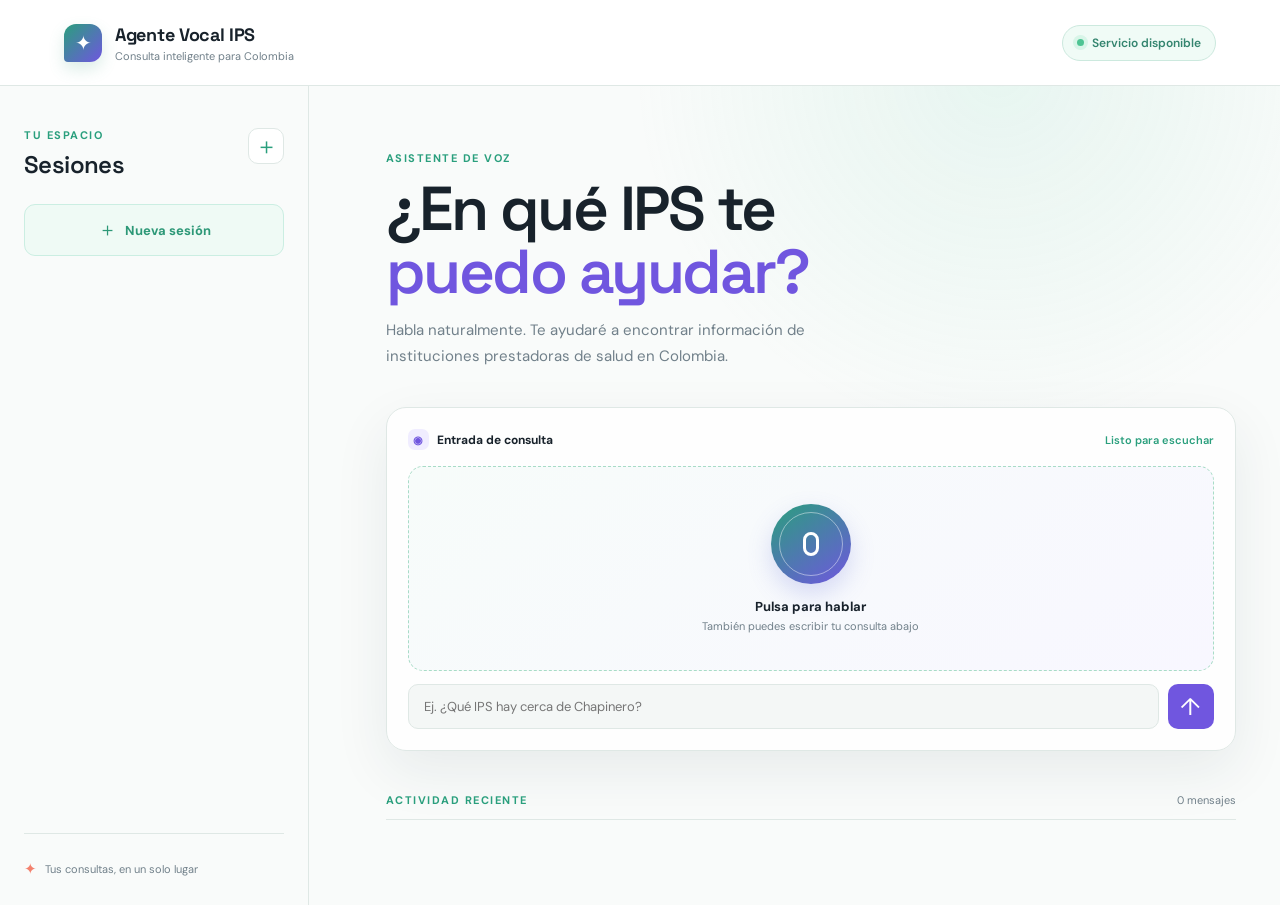
==== public/index.html @ 9614d958 "voz-integrada" ====
<!doctype html>
<html lang="es">
<head>
  <meta charset="utf-8">
  <meta name="viewport" content="width=device-width, initial-scale=1">
  <meta name="description" content="Agente vocal para consultar información de IPS en Colombia">
  <title>Agente Vocal IPS</title>
  <link rel="preconnect" href="https://fonts.googleapis.com">
  <link rel="preconnect" href="https://fonts.gstatic.com" crossorigin>
  <link href="https://fonts.googleapis.com/css2?family=DM+Sans:wght@400;500;600;700&family=Space+Grotesk:wght@500;600;700&display=swap" rel="stylesheet">
  <link rel="stylesheet" href="styles.css">
</head>
<body>
  <div class="app-shell">
    <header class="topbar">
      <a class="brand" href="#main-content" aria-label="Ir al inicio">
        <span class="brand-mark" aria-hidden="true">✦</span>
        <span>
          <strong>Agente Vocal IPS</strong>
          <small>Consulta inteligente para Colombia</small>
        </span>
      </a>
      <div class="status-pill"><span class="status-dot"></span> Servicio disponible</div>
    </header>

    <div class="workspace">
      <aside class="sessions-panel" aria-label="Sesiones">
        <div class="panel-heading">
          <div>
            <span class="eyebrow">Tu espacio</span>
            <h2>Sesiones</h2>
          </div>
          <button class="icon-button" id="new-session" title="Nueva sesión" aria-label="Nueva sesión">＋</button>
        </div>
        <button class="new-session-button" id="new-session-secondary"><span>＋</span> Nueva sesión</button>
        <div class="session-list" id="session-list" aria-live="polite"></div>
        <div class="sessions-footer"><span class="footer-spark">✦</span> Tus consultas, en un solo lugar</div>
      </aside>

      <main class="main-content" id="main-content">
        <section class="welcome-block">
          <span class="eyebrow">Asistente de voz</span>
          <h1>¿En qué IPS te<br><em>puedo ayudar?</em></h1>
          <p>Habla naturalmente. Te ayudaré a encontrar información de instituciones prestadoras de salud en Colombia.</p>
        </section>

        <section class="voice-card" aria-label="Entrada de voz">
          <div class="voice-card-top">
            <span class="input-label"><span class="mic-mini">◉</span> Entrada de consulta</span>
            <span class="recording-state" id="recording-state">Listo para escuchar</span>
          </div>
          <div class="voice-stage" id="voice-stage">
            <div class="waveform" id="waveform" aria-hidden="true"><i></i><i></i><i></i><i></i><i></i><i></i><i></i><i></i><i></i><i></i><i></i></div>
            <button class="mic-button" id="mic-button" title="Comenzar a grabar" aria-label="Comenzar a grabar"><span>●</span></button>
            <p id="voice-prompt">Pulsa para hablar</p>
            <small>También puedes escribir tu consulta abajo</small>
          </div>
          <form class="text-input-row" id="query-form">
            <input id="query-input" type="text" autocomplete="off" placeholder="Ej. ¿Qué IPS hay cerca de Chapinero?" aria-label="Escribe tu consulta">
            <button class="send-button" type="submit" title="Enviar consulta" aria-label="Enviar consulta">↑</button>
          </form>
        </section>

        <section class="conversation-section">
          <div class="section-heading"><span class="eyebrow">Actividad reciente</span><span id="message-count">0 mensajes</span></div>
          <div class="conversation" id="conversation" aria-live="polite"></div>
        </section>
      </main>
    </div>
  </div>
  <script type="module" src="app.js"></script>
</body>
</html>
---- public/styles.css ----
:root {
  --ink: #18222b;
  --muted: #71808a;
  --soft: #f4f7f6;
  --line: #dfe8e5;
  --mint: #77d4b3;
  --mint-deep: #2a9f7d;
  --violet: #7056df;
  --coral: #f3816d;
  --white: #ffffff;
  --shadow: 0 20px 55px rgba(30, 55, 60, .08);
}

* { box-sizing: border-box; }
html { scroll-behavior: smooth; }
body { margin: 0; color: var(--ink); background: #f9fbfa; font-family: "DM Sans", sans-serif; }
button, input { font: inherit; }
button { cursor: pointer; }
.app-shell { min-height: 100vh; background: radial-gradient(circle at 78% 8%, rgba(119, 212, 179, .14), transparent 28%), #f9fbfa; }
.topbar { min-height: 86px; display: flex; align-items: center; justify-content: space-between; padding: 18px clamp(24px, 5vw, 72px); background: var(--white); border-bottom: 1px solid var(--line); }
.brand { display: flex; align-items: center; gap: 13px; color: inherit; text-decoration: none; }
.brand-mark { display: grid; place-items: center; width: 38px; height: 38px; border-radius: 12px 12px 12px 4px; color: white; background: linear-gradient(135deg, var(--mint-deep), var(--violet)); font-size: 20px; box-shadow: 0 7px 16px rgba(74, 164, 137, .2); }
.brand strong { display: block; font: 700 18px "Space Grotesk", sans-serif; letter-spacing: -.3px; }
.brand small { display: block; margin-top: 3px; color: var(--muted); font-size: 11px; }
.status-pill { display: flex; align-items: center; gap: 8px; padding: 9px 14px; border: 1px solid #cce9de; border-radius: 99px; color: #34856f; background: #f0fbf6; font-size: 12px; font-weight: 600; }
.status-dot { width: 7px; height: 7px; border-radius: 50%; background: #4ec493; box-shadow: 0 0 0 4px #d8f5e8; }
.workspace { display: grid; grid-template-columns: 285px minmax(0, 850px); gap: clamp(32px, 6vw, 92px); width: min(1250px, calc(100% - 48px)); margin: 0 auto; }
.sessions-panel { display: flex; flex-direction: column; min-height: calc(100vh - 86px); padding: 42px 24px 26px 0; border-right: 1px solid var(--line); }
.panel-heading { display: flex; align-items: flex-start; justify-content: space-between; margin-bottom: 24px; }
.eyebrow { display: block; color: var(--mint-deep); font-size: 11px; font-weight: 700; letter-spacing: 1.5px; text-transform: uppercase; }
h2 { margin: 7px 0 0; font: 600 24px "Space Grotesk", sans-serif; letter-spacing: -.6px; }
.icon-button { width: 36px; height: 36px; border: 1px solid var(--line); border-radius: 10px; color: var(--mint-deep); background: white; font-size: 23px; line-height: 1; transition: .2s ease; }
.icon-button:hover, .new-session-button:hover { border-color: var(--mint); transform: translateY(-1px); box-shadow: 0 7px 15px rgba(59, 143, 117, .12); }
.new-session-button { display: flex; align-items: center; justify-content: center; gap: 8px; width: 100%; padding: 12px; border: 1px solid #cbeee2; border-radius: 11px; color: #2d9877; background: #effaf5; font-weight: 700; font-size: 13px; transition: .2s ease; }
.new-session-button span { font-size: 19px; font-weight: 400; }
.session-list { display: grid; gap: 8px; margin-top: 26px; }
.session-item { width: 100%; padding: 13px 14px; border: 1px solid transparent; border-radius: 12px; color: var(--muted); background: transparent; text-align: left; transition: .2s ease; }
.session-item:hover { background: #f1f7f4; color: var(--ink); }
.session-item.active { border-color: #caeade; color: var(--ink); background: #eef9f4; }
.session-item strong { display: block; overflow: hidden; color: inherit; font-size: 13px; font-weight: 700; text-overflow: ellipsis; white-space: nowrap; }
.session-item span { display: block; margin-top: 5px; font-size: 11px; }
.sessions-footer { display: flex; align-items: center; gap: 8px; margin-top: auto; padding-top: 25px; border-top: 1px solid var(--line); color: var(--muted); font-size: 11px; }
.footer-spark { color: var(--coral); font-size: 15px; }
.main-content { width: 100%; padding: 65px 0 70px; }
.welcome-block { max-width: 550px; }
h1 { margin: 12px 0 15px; font: 600 clamp(38px, 5vw, 62px)/1.02 "Space Grotesk", sans-serif; letter-spacing: -2.5px; }
h1 em { color: var(--violet); font-style: normal; }
.welcome-block p { max-width: 480px; margin: 0; color: var(--muted); font-size: 15px; line-height: 1.7; }
.voice-card { margin-top: 38px; padding: 21px; border: 1px solid var(--line); border-radius: 20px; background: rgba(255, 255, 255, .86); box-shadow: var(--shadow); }
.voice-card-top, .section-heading { display: flex; align-items: center; justify-content: space-between; }
.input-label { color: var(--ink); font-size: 12px; font-weight: 700; }
.mic-mini { display: inline-grid; place-items: center; width: 21px; height: 21px; margin-right: 5px; border-radius: 7px; color: var(--violet); background: #f0edff; font-size: 11px; }
.recording-state { color: var(--mint-deep); font-size: 11px; font-weight: 600; }
.voice-stage { display: flex; flex-direction: column; align-items: center; justify-content: center; min-height: 205px; margin-top: 16px; border: 1px dashed #a8dcc7; border-radius: 15px; background: linear-gradient(145deg, #f7fcfa, #f8f7ff); text-align: center; }
.mic-button { position: relative; display: grid; place-items: center; width: 80px; height: 80px; border: 0; border-radius: 50%; color: white; background: linear-gradient(145deg, var(--mint-deep), var(--violet)); box-shadow: 0 10px 24px rgba(93, 103, 213, .22); transition: .2s ease; }
.mic-button::before { content: ""; position: absolute; inset: 8px; border: 1px solid rgba(255,255,255,.45); border-radius: 50%; }
.mic-button span { width: 16px; height: 24px; border: 3px solid white; border-radius: 10px; color: transparent; }
.mic-button:hover { transform: scale(1.04); }
.mic-button.recording { background: linear-gradient(145deg, #eb6e62, #ca3f6b); animation: pulse 1.5s infinite; }
.voice-stage p { margin: 14px 0 4px; color: var(--ink); font-size: 13px; font-weight: 700; }
.voice-stage small { color: var(--muted); font-size: 11px; }
.waveform { display: none; align-items: center; gap: 4px; height: 22px; margin-bottom: 8px; }
.waveform i { display: block; width: 3px; height: 9px; border-radius: 3px; background: var(--violet); animation: wave .8s ease-in-out infinite alternate; }
.waveform i:nth-child(2n) { animation-delay: -.3s; height: 16px; background: var(--mint-deep); }
.waveform i:nth-child(3n) { animation-delay: -.6s; height: 11px; }
.voice-stage.is-recording .waveform { display: flex; }
.voice-stage.is-recording .mic-button { margin-top: -2px; }
.text-input-row { display: flex; gap: 9px; margin-top: 13px; }
.text-input-row input { min-width: 0; flex: 1; padding: 13px 15px; border: 1px solid var(--line); border-radius: 10px; outline: none; color: var(--ink); background: var(--soft); font-size: 13px; }
.text-input-row input:focus { border-color: var(--mint-deep); box-shadow: 0 0 0 3px rgba(119, 212, 179, .15); }
.send-button { width: 46px; border: 0; border-radius: 10px; color: white; background: var(--violet); font-size: 24px; transition: .2s ease; }
.send-button:hover { background: #5c43cd; transform: translateY(-1px); }
.conversation-section { margin-top: 42px; }
.section-heading { padding-bottom: 12px; border-bottom: 1px solid var(--line); }
.section-heading > span:last-child { color: var(--muted); font-size: 11px; }
.conversation { display: grid; gap: 11px; margin-top: 15px; }
.empty-state { padding: 25px; border: 1px dashed var(--line); border-radius: 12px; color: var(--muted); text-align: center; font-size: 13px; }
.message { padding: 14px 16px; border-radius: 12px; font-size: 13px; line-height: 1.55; }
.message.user { margin-left: 12%; color: #33404a; background: #eef6f3; border: 1px solid #d7ebe4; }
.message.assistant { margin-right: 12%; color: #51469a; background: #f3f1ff; border: 1px solid #e5e0ff; }
.message-meta { display: block; margin-bottom: 5px; color: var(--muted); font-size: 10px; font-weight: 700; letter-spacing: .6px; text-transform: uppercase; }
@keyframes pulse { 50% { box-shadow: 0 0 0 10px rgba(235, 110, 98, .12), 0 10px 24px rgba(202, 63, 107, .2); } }
@keyframes wave { to { transform: scaleY(1.9); } }
@media (max-width: 850px) { .workspace { grid-template-columns: 1fr; width: min(680px, calc(100% - 32px)); } .sessions-panel { min-height: auto; padding: 24px 0 0; border-right: 0; } .session-list { display: flex; overflow-x: auto; margin-top: 17px; padding-bottom: 3px; } .session-item { min-width: 180px; } .sessions-footer { display: none; } .main-content { padding-top: 42px; } }
@media (max-width: 520px) { .topbar { padding: 16px; } .status-pill { padding: 7px 9px; font-size: 0; } .status-dot { margin: 0; } h1 { font-size: 42px; } .voice-card { padding: 14px; } .message.user, .message.assistant { margin-left: 0; margin-right: 0; } }
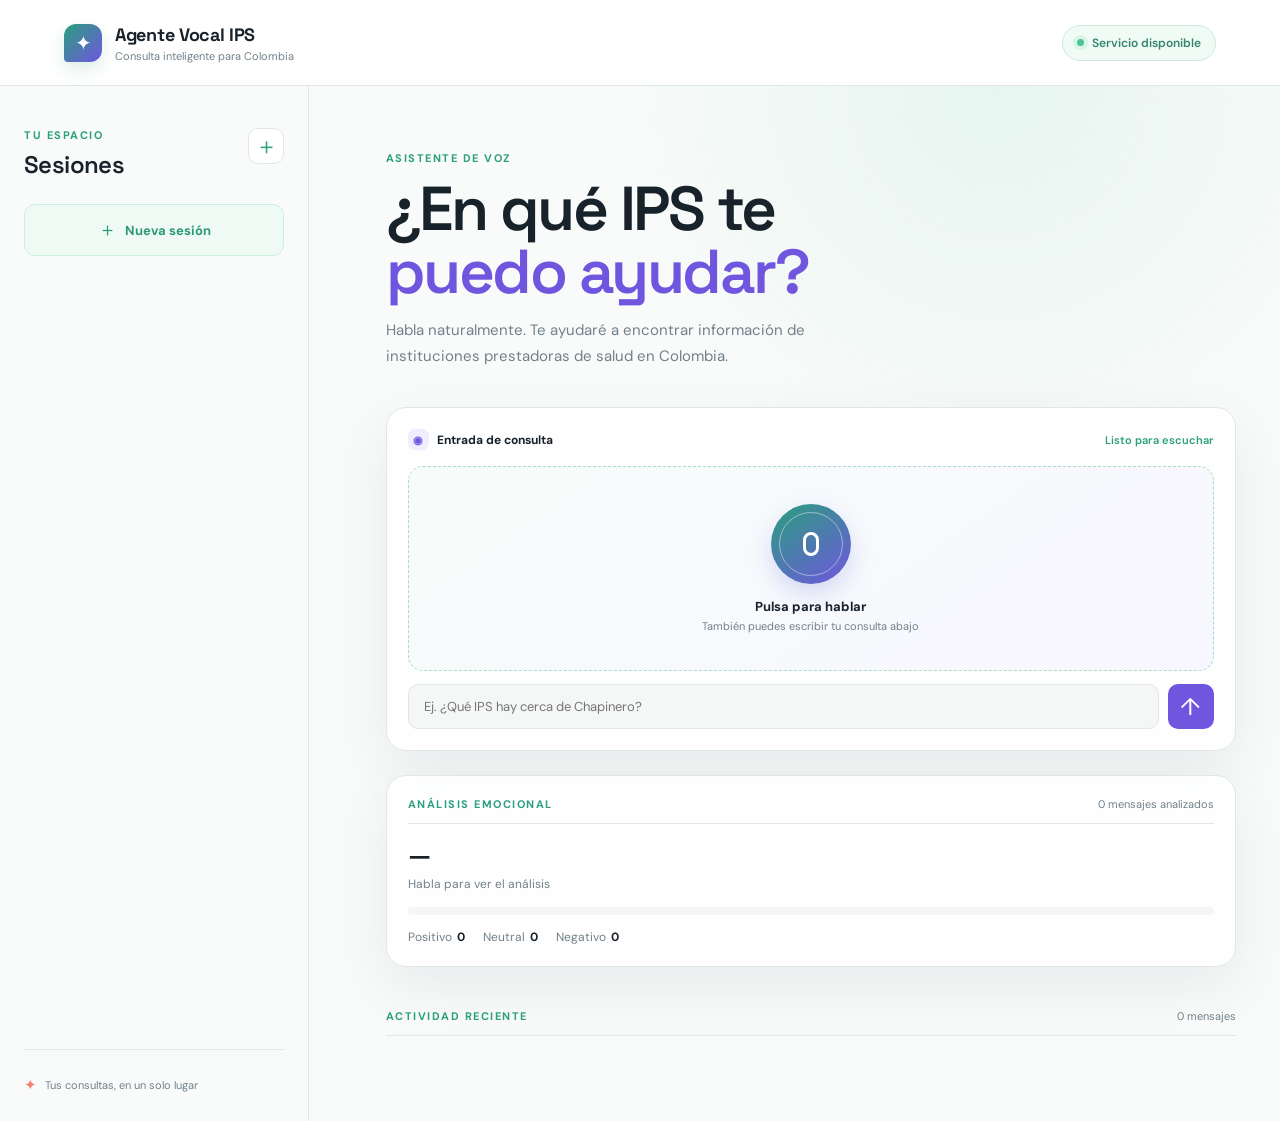
==== commit 3b02e8ba: "conexion_api" ====
--- a/public/index.html
+++ b/public/index.html
@@ -61,6 +61,22 @@
           </form>
         </section>
 
+        <section class="mood-card" aria-label="Análisis emocional">
+          <div class="section-heading"><span class="eyebrow">Análisis emocional</span><span id="mood-summary">0 mensajes analizados</span></div>
+          <div class="mood-body">
+            <div class="mood-main">
+              <strong id="mood-emotion">—</strong>
+              <span id="mood-sentiment">Habla para ver el análisis</span>
+            </div>
+            <div class="mood-bar"><div id="mood-bar-fill"></div></div>
+            <div class="mood-counts">
+              <span>Positivo<b id="count-positive">0</b></span>
+              <span>Neutral<b id="count-neutral">0</b></span>
+              <span>Negativo<b id="count-negative">0</b></span>
+            </div>
+          </div>
+        </section>
+
         <section class="conversation-section">
           <div class="section-heading"><span class="eyebrow">Actividad reciente</span><span id="message-count">0 mensajes</span></div>
           <div class="conversation" id="conversation" aria-live="polite"></div>
--- a/public/styles.css
+++ b/public/styles.css
@@ -82,4 +82,17 @@
 @keyframes pulse { 50% { box-shadow: 0 0 0 10px rgba(235, 110, 98, .12), 0 10px 24px rgba(202, 63, 107, .2); } }
 @keyframes wave { to { transform: scaleY(1.9); } }
 @media (max-width: 850px) { .workspace { grid-template-columns: 1fr; width: min(680px, calc(100% - 32px)); } .sessions-panel { min-height: auto; padding: 24px 0 0; border-right: 0; } .session-list { display: flex; overflow-x: auto; margin-top: 17px; padding-bottom: 3px; } .session-item { min-width: 180px; } .sessions-footer { display: none; } .main-content { padding-top: 42px; } }
-@media (max-width: 520px) { .topbar { padding: 16px; } .status-pill { padding: 7px 9px; font-size: 0; } .status-dot { margin: 0; } h1 { font-size: 42px; } .voice-card { padding: 14px; } .message.user, .message.assistant { margin-left: 0; margin-right: 0; } }+@media (max-width: 520px) { .topbar { padding: 16px; } .status-pill { padding: 7px 9px; font-size: 0; } .status-dot { margin: 0; } h1 { font-size: 42px; } .voice-card { padding: 14px; } .message.user, .message.assistant { margin-left: 0; margin-right: 0; } }
+.mood-card { margin-top: 24px; padding: 21px; border: 1px solid var(--line); border-radius: 20px; background: rgba(255, 255, 255, .86); box-shadow: var(--shadow); }
+.mood-body { display: grid; gap: 14px; margin-top: 14px; }
+.mood-main strong { display: block; font: 600 26px "Space Grotesk", sans-serif; letter-spacing: -.5px; text-transform: capitalize; }
+.mood-main span { color: var(--muted); font-size: 12px; }
+.mood-bar { height: 8px; overflow: hidden; border-radius: 99px; background: var(--soft); }
+.mood-bar div { width: 0; height: 100%; border-radius: 99px; background: var(--muted); transition: width .4s ease, background .4s ease; }
+.mood-bar div.positivo { background: var(--mint-deep); }
+.mood-bar div.negativo { background: var(--coral); }
+.mood-counts { display: flex; gap: 18px; color: var(--muted); font-size: 12px; }
+.mood-counts b { margin-left: 5px; color: var(--ink); }
+.message-mood { display: inline-block; margin-left: 8px; padding: 2px 8px; border-radius: 99px; background: var(--soft); font-size: 10px; letter-spacing: 0; text-transform: none; }
+.message-mood.positivo { color: #2a7d63; background: #e6f7f0; }
+.message-mood.negativo { color: #b9523f; background: #fdeeea; }
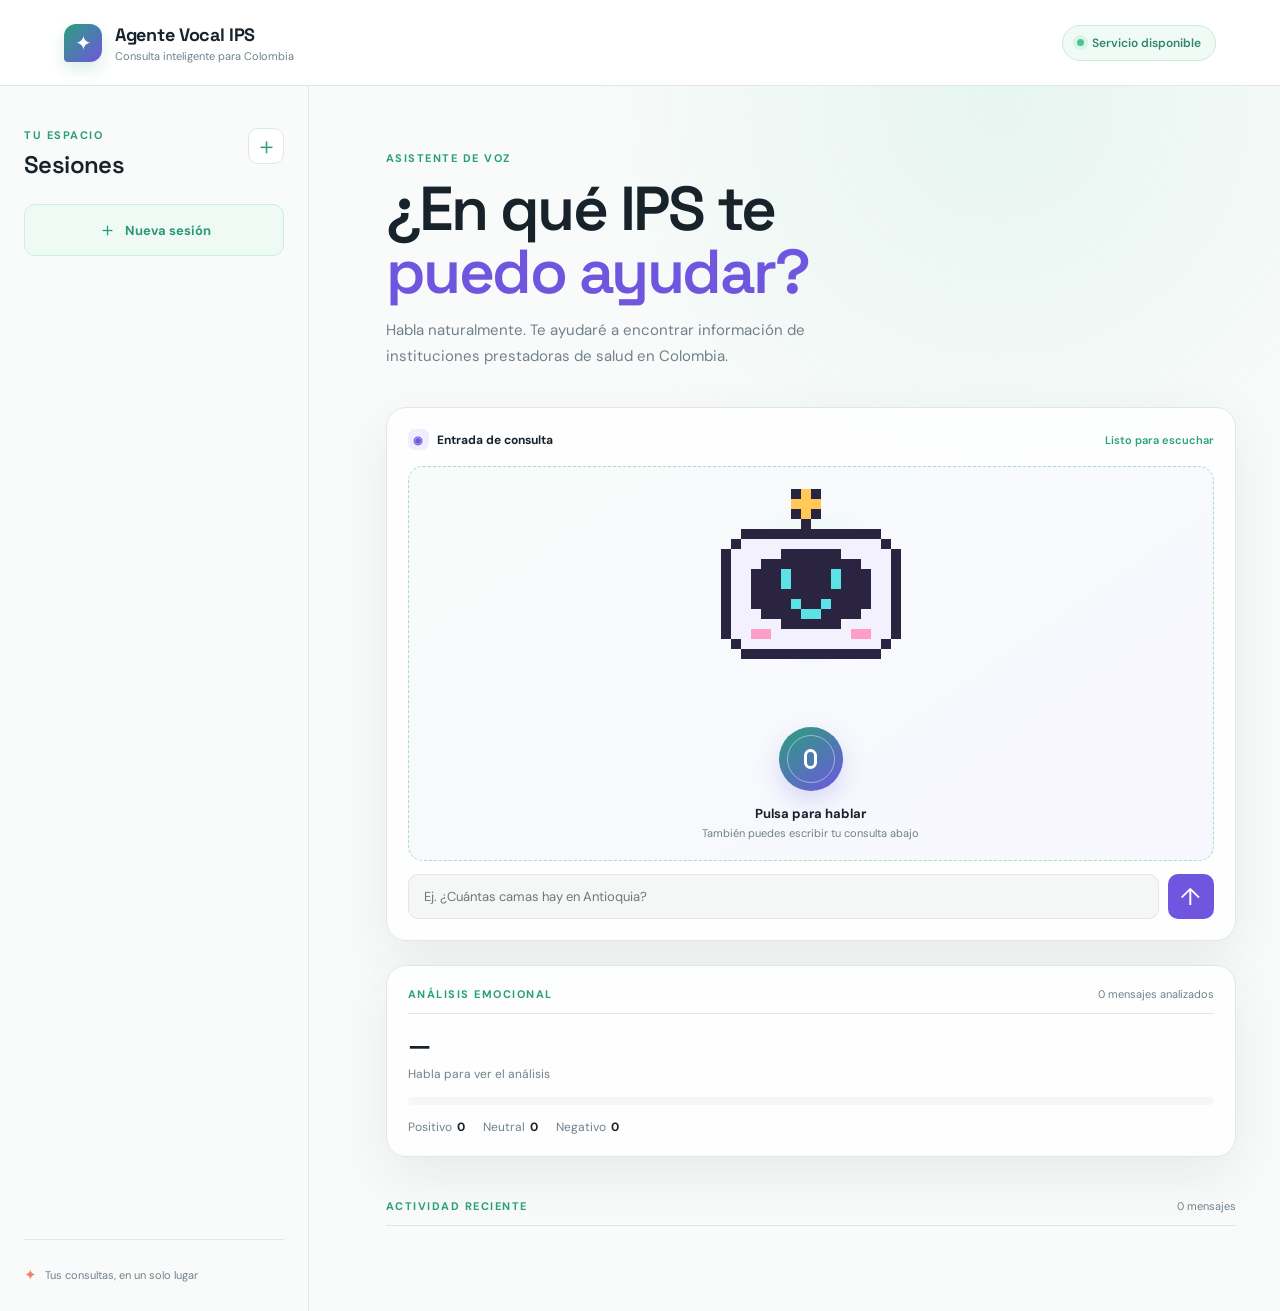
==== commit 1694e432: "Lumi_one" ====
--- a/public/index.html
+++ b/public/index.html
@@ -20,7 +20,7 @@
           <small>Consulta inteligente para Colombia</small>
         </span>
       </a>
-      <div class="status-pill"><span class="status-dot"></span> Servicio disponible</div>
+      <div class="status-pill" id="status-pill" data-state="idle"><span class="status-dot"></span><span id="status-text">Servicio disponible</span></div>
     </header>
 
     <div class="workspace">
@@ -49,14 +49,17 @@
             <span class="input-label"><span class="mic-mini">◉</span> Entrada de consulta</span>
             <span class="recording-state" id="recording-state">Listo para escuchar</span>
           </div>
-          <div class="voice-stage" id="voice-stage">
+          <div class="voice-stage" id="voice-stage" data-state="idle">
+            <div class="mascot" aria-hidden="true">
+              <img id="mascot" src="sprites/lumi-default.gif" alt="" width="320" height="320" decoding="async">
+            </div>
             <div class="waveform" id="waveform" aria-hidden="true"><i></i><i></i><i></i><i></i><i></i><i></i><i></i><i></i><i></i><i></i><i></i></div>
             <button class="mic-button" id="mic-button" title="Comenzar a grabar" aria-label="Comenzar a grabar"><span>●</span></button>
-            <p id="voice-prompt">Pulsa para hablar</p>
+            <p id="voice-prompt" aria-live="polite">Pulsa para hablar</p>
             <small>También puedes escribir tu consulta abajo</small>
           </div>
           <form class="text-input-row" id="query-form">
-            <input id="query-input" type="text" autocomplete="off" placeholder="Ej. ¿Qué IPS hay cerca de Chapinero?" aria-label="Escribe tu consulta">
+            <input id="query-input" type="text" autocomplete="off" placeholder="Ej. ¿Cuántas camas hay en Antioquia?" aria-label="Escribe tu consulta">
             <button class="send-button" type="submit" title="Enviar consulta" aria-label="Enviar consulta">↑</button>
           </form>
         </section>
--- a/public/styles.css
+++ b/public/styles.css
@@ -51,20 +51,19 @@
 .input-label { color: var(--ink); font-size: 12px; font-weight: 700; }
 .mic-mini { display: inline-grid; place-items: center; width: 21px; height: 21px; margin-right: 5px; border-radius: 7px; color: var(--violet); background: #f0edff; font-size: 11px; }
 .recording-state { color: var(--mint-deep); font-size: 11px; font-weight: 600; }
-.voice-stage { display: flex; flex-direction: column; align-items: center; justify-content: center; min-height: 205px; margin-top: 16px; border: 1px dashed #a8dcc7; border-radius: 15px; background: linear-gradient(145deg, #f7fcfa, #f8f7ff); text-align: center; }
-.mic-button { position: relative; display: grid; place-items: center; width: 80px; height: 80px; border: 0; border-radius: 50%; color: white; background: linear-gradient(145deg, var(--mint-deep), var(--violet)); box-shadow: 0 10px 24px rgba(93, 103, 213, .22); transition: .2s ease; }
+.voice-stage { position: relative; display: flex; flex-direction: column; align-items: center; justify-content: center; margin-top: 16px; padding: 22px 16px 20px; border: 1px dashed #a8dcc7; border-radius: 15px; background: linear-gradient(145deg, #f7fcfa, #f8f7ff); text-align: center; }
+.mic-button { position: relative; display: grid; place-items: center; width: 64px; height: 64px; border: 0; border-radius: 50%; color: white; background: linear-gradient(145deg, var(--mint-deep), var(--violet)); box-shadow: 0 10px 24px rgba(93, 103, 213, .22); transition: .2s ease; }
 .mic-button::before { content: ""; position: absolute; inset: 8px; border: 1px solid rgba(255,255,255,.45); border-radius: 50%; }
-.mic-button span { width: 16px; height: 24px; border: 3px solid white; border-radius: 10px; color: transparent; }
+.mic-button span { width: 13px; height: 20px; border: 3px solid white; border-radius: 10px; color: transparent; }
 .mic-button:hover { transform: scale(1.04); }
 .mic-button.recording { background: linear-gradient(145deg, #eb6e62, #ca3f6b); animation: pulse 1.5s infinite; }
 .voice-stage p { margin: 14px 0 4px; color: var(--ink); font-size: 13px; font-weight: 700; }
 .voice-stage small { color: var(--muted); font-size: 11px; }
-.waveform { display: none; align-items: center; gap: 4px; height: 22px; margin-bottom: 8px; }
+.waveform { display: flex; align-items: center; gap: 4px; height: 22px; margin: 12px 0 14px; opacity: 0; transition: opacity .3s ease; }
 .waveform i { display: block; width: 3px; height: 9px; border-radius: 3px; background: var(--violet); animation: wave .8s ease-in-out infinite alternate; }
 .waveform i:nth-child(2n) { animation-delay: -.3s; height: 16px; background: var(--mint-deep); }
 .waveform i:nth-child(3n) { animation-delay: -.6s; height: 11px; }
-.voice-stage.is-recording .waveform { display: flex; }
-.voice-stage.is-recording .mic-button { margin-top: -2px; }
+.voice-stage[data-state="listening"] .waveform, .voice-stage[data-state="speaking"] .waveform { opacity: 1; }
 .text-input-row { display: flex; gap: 9px; margin-top: 13px; }
 .text-input-row input { min-width: 0; flex: 1; padding: 13px 15px; border: 1px solid var(--line); border-radius: 10px; outline: none; color: var(--ink); background: var(--soft); font-size: 13px; }
 .text-input-row input:focus { border-color: var(--mint-deep); box-shadow: 0 0 0 3px rgba(119, 212, 179, .15); }
@@ -95,4 +94,24 @@
 .mood-counts b { margin-left: 5px; color: var(--ink); }
 .message-mood { display: inline-block; margin-left: 8px; padding: 2px 8px; border-radius: 99px; background: var(--soft); font-size: 10px; letter-spacing: 0; text-transform: none; }
 .message-mood.positivo { color: #2a7d63; background: #e6f7f0; }
-.message-mood.negativo { color: #b9523f; background: #fdeeea; }+.message-mood.negativo { color: #b9523f; background: #fdeeea; }
+/* Mascota Lumi */
+.mascot { position: relative; width: 200px; height: 190px; --glow: rgba(119, 212, 179, .2); }
+.mascot::before { content: ""; position: absolute; inset: -18px -26px; border-radius: 50%; background: radial-gradient(closest-side, var(--glow), transparent 72%); }
+.mascot img { position: absolute; top: -50px; left: -60px; width: 320px; height: 320px; max-width: none; image-rendering: pixelated; user-select: none; pointer-events: none; }
+.voice-stage[data-state="connecting"] .mascot { --glow: rgba(112, 86, 223, .2); }
+.voice-stage[data-state="listening"] .mascot { --glow: rgba(42, 159, 125, .3); }
+.voice-stage[data-state="thinking"] .mascot { --glow: rgba(112, 86, 223, .32); }
+.voice-stage[data-state="speaking"] .mascot { --glow: rgba(119, 212, 179, .5); }
+.voice-stage[data-state="error"] .mascot { --glow: rgba(243, 129, 109, .38); }
+.voice-stage[data-state="exit"] .mascot { --glow: rgba(255, 160, 200, .35); }
+.voice-stage[data-state="listening"] .mascot::before, .voice-stage[data-state="thinking"] .mascot::before, .voice-stage[data-state="speaking"] .mascot::before { animation: glow 1.4s ease-in-out infinite alternate; }
+.status-pill[data-state="connecting"], .status-pill[data-state="thinking"] { color: #5b44c8; border-color: #e0dbff; background: #f3f1ff; }
+.status-pill[data-state="connecting"] .status-dot, .status-pill[data-state="thinking"] .status-dot { background: var(--violet); box-shadow: 0 0 0 4px #e5e0ff; }
+.status-pill[data-state="error"] { color: #b9523f; border-color: #f6d2c9; background: #fdeeea; }
+.status-pill[data-state="error"] .status-dot { background: #eb6e62; box-shadow: 0 0 0 4px #fbd9d2; }
+.status-pill[data-state="listening"] .status-dot, .status-pill[data-state="speaking"] .status-dot { animation: dot 1.2s ease-in-out infinite; }
+@keyframes glow { from { transform: scale(.94); opacity: .75; } to { transform: scale(1.06); opacity: 1; } }
+@keyframes dot { 50% { box-shadow: 0 0 0 7px #d8f5e8; } }
+@media (max-width: 520px) { .mascot { width: 170px; height: 160px; } .mascot img { top: -42px; left: -50px; width: 270px; height: 270px; } }
+@media (prefers-reduced-motion: reduce) { .waveform i, .mascot::before, .mic-button.recording, .status-dot { animation: none !important; } }
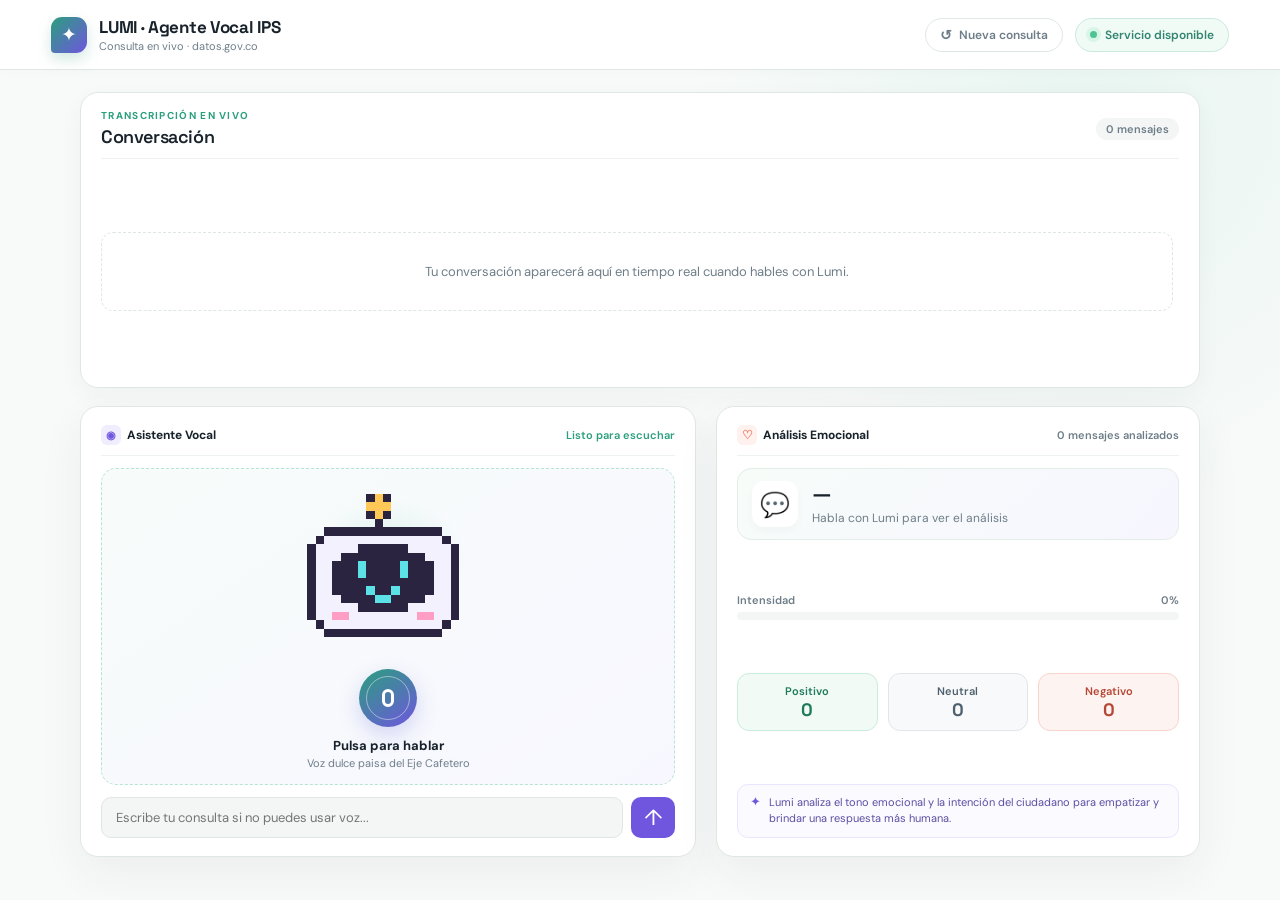
==== commit 747cc10f: "feat: analisis emocional con fallback local, adaptacion de voz segun emociones y rediseño de UI" ====
--- a/public/index.html
+++ b/public/index.html
@@ -3,8 +3,8 @@
 <head>
   <meta charset="utf-8">
   <meta name="viewport" content="width=device-width, initial-scale=1">
-  <meta name="description" content="Agente vocal para consultar información de IPS en Colombia">
-  <title>Agente Vocal IPS</title>
+  <meta name="description" content="Lumi - Agente vocal inteligente para consultar capacidad instalada de IPS en Colombia">
+  <title>Lumi · Agente Vocal IPS Colombia</title>
   <link rel="preconnect" href="https://fonts.googleapis.com">
   <link rel="preconnect" href="https://fonts.gstatic.com" crossorigin>
   <link href="https://fonts.googleapis.com/css2?family=DM+Sans:wght@400;500;600;700&family=Space+Grotesk:wght@500;600;700&display=swap" rel="stylesheet">
@@ -13,79 +13,118 @@
 <body>
   <div class="app-shell">
     <header class="topbar">
-      <a class="brand" href="#main-content" aria-label="Ir al inicio">
+      <div class="brand">
         <span class="brand-mark" aria-hidden="true">✦</span>
-        <span>
-          <strong>Agente Vocal IPS</strong>
-          <small>Consulta inteligente para Colombia</small>
-        </span>
-      </a>
-      <div class="status-pill" id="status-pill" data-state="idle"><span class="status-dot"></span><span id="status-text">Servicio disponible</span></div>
+        <div>
+          <strong>LUMI · Agente Vocal IPS</strong>
+          <small>Consulta en vivo · datos.gov.co</small>
+        </div>
+      </div>
+      <div class="topbar-actions">
+        <button class="reset-button" id="new-session" title="Reiniciar conversación actual" aria-label="Nueva consulta">
+          <span class="reset-icon">↺</span>
+          <span>Nueva consulta</span>
+        </button>
+        <div class="status-pill" id="status-pill" data-state="idle">
+          <span class="status-dot"></span>
+          <span id="status-text">Servicio disponible</span>
+        </div>
+      </div>
     </header>
 
-    <div class="workspace">
-      <aside class="sessions-panel" aria-label="Sesiones">
-        <div class="panel-heading">
-          <div>
-            <span class="eyebrow">Tu espacio</span>
-            <h2>Sesiones</h2>
+    <main class="main-container" id="main-content">
+      <!-- 1. PARTE SUPERIOR: Transcripción de voz con recuadro fijo y scroll interno -->
+      <section class="conversation-section" aria-label="Transcripción de la conversación">
+        <div class="section-heading">
+          <div class="heading-title">
+            <span class="eyebrow">Transcripción en vivo</span>
+            <h2>Conversación</h2>
           </div>
-          <button class="icon-button" id="new-session" title="Nueva sesión" aria-label="Nueva sesión">＋</button>
+          <span class="badge-count" id="message-count">0 mensajes</span>
         </div>
-        <button class="new-session-button" id="new-session-secondary"><span>＋</span> Nueva sesión</button>
-        <div class="session-list" id="session-list" aria-live="polite"></div>
-        <div class="sessions-footer"><span class="footer-spark">✦</span> Tus consultas, en un solo lugar</div>
-      </aside>
+        <div class="conversation-box" id="conversation" aria-live="polite">
+          <div class="empty-state">Tu conversación aparecerá aquí en tiempo real cuando hables con Lumi.</div>
+        </div>
+      </section>
 
-      <main class="main-content" id="main-content">
-        <section class="welcome-block">
-          <span class="eyebrow">Asistente de voz</span>
-          <h1>¿En qué IPS te<br><em>puedo ayudar?</em></h1>
-          <p>Habla naturalmente. Te ayudaré a encontrar información de instituciones prestadoras de salud en Colombia.</p>
-        </section>
-
+      <!-- 2. PARTE INFERIOR: LUMI y Análisis Emocional "A LA PAR" (Lado a lado sin scroll) -->
+      <div class="interaction-grid">
+        <!-- Bloque LUMI (Escenario de voz) -->
         <section class="voice-card" aria-label="Entrada de voz">
-          <div class="voice-card-top">
-            <span class="input-label"><span class="mic-mini">◉</span> Entrada de consulta</span>
+          <div class="card-header">
+            <span class="input-label"><span class="mic-mini">◉</span> Asistente Vocal</span>
             <span class="recording-state" id="recording-state">Listo para escuchar</span>
           </div>
+
           <div class="voice-stage" id="voice-stage" data-state="idle">
             <div class="mascot" aria-hidden="true">
-              <img id="mascot" src="sprites/lumi-default.gif" alt="" width="320" height="320" decoding="async">
+              <img id="mascot" src="sprites/lumi-default.gif" alt="Mascota Lumi" width="320" height="320" decoding="async">
             </div>
-            <div class="waveform" id="waveform" aria-hidden="true"><i></i><i></i><i></i><i></i><i></i><i></i><i></i><i></i><i></i><i></i><i></i></div>
-            <button class="mic-button" id="mic-button" title="Comenzar a grabar" aria-label="Comenzar a grabar"><span>●</span></button>
+            <div class="waveform" id="waveform" aria-hidden="true">
+              <i></i><i></i><i></i><i></i><i></i><i></i><i></i><i></i><i></i><i></i><i></i>
+            </div>
+            <button class="mic-button" id="mic-button" title="Comenzar a hablar" aria-label="Comenzar a hablar">
+              <span>●</span>
+            </button>
             <p id="voice-prompt" aria-live="polite">Pulsa para hablar</p>
-            <small>También puedes escribir tu consulta abajo</small>
+            <small>Voz dulce paisa del Eje Cafetero</small>
           </div>
+
           <form class="text-input-row" id="query-form">
-            <input id="query-input" type="text" autocomplete="off" placeholder="Ej. ¿Cuántas camas hay en Antioquia?" aria-label="Escribe tu consulta">
+            <input id="query-input" type="text" autocomplete="off" placeholder="Escribe tu consulta si no puedes usar voz..." aria-label="Escribe tu consulta">
             <button class="send-button" type="submit" title="Enviar consulta" aria-label="Enviar consulta">↑</button>
           </form>
         </section>
 
+        <!-- Bloque Análisis Emocional (A la par de LUMI) -->
         <section class="mood-card" aria-label="Análisis emocional">
-          <div class="section-heading"><span class="eyebrow">Análisis emocional</span><span id="mood-summary">0 mensajes analizados</span></div>
+          <div class="card-header">
+            <span class="input-label"><span class="mood-mini">♡</span> Análisis Emocional</span>
+            <span id="mood-summary" class="mood-summary-pill">0 mensajes analizados</span>
+          </div>
+
           <div class="mood-body">
-            <div class="mood-main">
-              <strong id="mood-emotion">—</strong>
-              <span id="mood-sentiment">Habla para ver el análisis</span>
+            <div class="mood-hero">
+              <div class="mood-avatar-badge" id="mood-avatar-icon">💬</div>
+              <div class="mood-main">
+                <strong id="mood-emotion">—</strong>
+                <span id="mood-sentiment">Habla con Lumi para ver el análisis</span>
+              </div>
             </div>
-            <div class="mood-bar"><div id="mood-bar-fill"></div></div>
-            <div class="mood-counts">
-              <span>Positivo<b id="count-positive">0</b></span>
-              <span>Neutral<b id="count-neutral">0</b></span>
-              <span>Negativo<b id="count-negative">0</b></span>
+
+            <div class="mood-meter-wrapper">
+              <div class="mood-meter-labels">
+                <span>Intensidad</span>
+                <span id="mood-intensity-pct">0%</span>
+              </div>
+              <div class="mood-bar">
+                <div id="mood-bar-fill"></div>
+              </div>
+            </div>
+
+            <div class="mood-counts-grid">
+              <div class="count-card positive">
+                <span class="count-label">Positivo</span>
+                <b id="count-positive">0</b>
+              </div>
+              <div class="count-card neutral">
+                <span class="count-label">Neutral</span>
+                <b id="count-neutral">0</b>
+              </div>
+              <div class="count-card negative">
+                <span class="count-label">Negativo</span>
+                <b id="count-negative">0</b>
+              </div>
+            </div>
+
+            <div class="mood-info-box">
+              <span class="info-spark">✦</span>
+              <p>Lumi analiza el tono emocional y la intención del ciudadano para empatizar y brindar una respuesta más humana.</p>
             </div>
           </div>
         </section>
-
-        <section class="conversation-section">
-          <div class="section-heading"><span class="eyebrow">Actividad reciente</span><span id="message-count">0 mensajes</span></div>
-          <div class="conversation" id="conversation" aria-live="polite"></div>
-        </section>
-      </main>
-    </div>
+      </div>
+    </main>
   </div>
   <script type="module" src="app.js"></script>
 </body>
--- a/public/styles.css
+++ b/public/styles.css
@@ -1,117 +1,524 @@
 :root {
   --ink: #18222b;
-  --muted: #71808a;
-  --soft: #f4f7f6;
-  --line: #dfe8e5;
+  --muted: #6e7e88;
+  --soft: #f3f6f5;
+  --line: #dfe7e4;
   --mint: #77d4b3;
   --mint-deep: #2a9f7d;
   --violet: #7056df;
+  --violet-dark: #583ecc;
   --coral: #f3816d;
   --white: #ffffff;
-  --shadow: 0 20px 55px rgba(30, 55, 60, .08);
+  --shadow: 0 16px 45px rgba(30, 55, 60, .06);
 }
 
 * { box-sizing: border-box; }
 html { scroll-behavior: smooth; }
-body { margin: 0; color: var(--ink); background: #f9fbfa; font-family: "DM Sans", sans-serif; }
+body { 
+  margin: 0; 
+  color: var(--ink); 
+  background: radial-gradient(circle at 85% 12%, rgba(119, 212, 179, .12), transparent 30%), #f8faf9; 
+  font-family: "DM Sans", -apple-system, BlinkMacSystemFont, "Segoe UI", Roboto, sans-serif; 
+  -webkit-font-smoothing: antialiased;
+}
 button, input { font: inherit; }
 button { cursor: pointer; }
-.app-shell { min-height: 100vh; background: radial-gradient(circle at 78% 8%, rgba(119, 212, 179, .14), transparent 28%), #f9fbfa; }
-.topbar { min-height: 86px; display: flex; align-items: center; justify-content: space-between; padding: 18px clamp(24px, 5vw, 72px); background: var(--white); border-bottom: 1px solid var(--line); }
-.brand { display: flex; align-items: center; gap: 13px; color: inherit; text-decoration: none; }
-.brand-mark { display: grid; place-items: center; width: 38px; height: 38px; border-radius: 12px 12px 12px 4px; color: white; background: linear-gradient(135deg, var(--mint-deep), var(--violet)); font-size: 20px; box-shadow: 0 7px 16px rgba(74, 164, 137, .2); }
-.brand strong { display: block; font: 700 18px "Space Grotesk", sans-serif; letter-spacing: -.3px; }
-.brand small { display: block; margin-top: 3px; color: var(--muted); font-size: 11px; }
-.status-pill { display: flex; align-items: center; gap: 8px; padding: 9px 14px; border: 1px solid #cce9de; border-radius: 99px; color: #34856f; background: #f0fbf6; font-size: 12px; font-weight: 600; }
+
+.app-shell { min-height: 100vh; display: flex; flex-direction: column; }
+
+/* Topbar */
+.topbar { 
+  min-height: 70px; 
+  display: flex; 
+  align-items: center; 
+  justify-content: space-between; 
+  padding: 14px clamp(20px, 4vw, 56px); 
+  background: var(--white); 
+  border-bottom: 1px solid var(--line); 
+  position: sticky;
+  top: 0;
+  z-index: 50;
+  box-shadow: 0 2px 12px rgba(0, 0, 0, .02);
+}
+.brand { display: flex; align-items: center; gap: 12px; }
+.brand-mark { 
+  display: grid; 
+  place-items: center; 
+  width: 36px; 
+  height: 36px; 
+  border-radius: 11px 11px 11px 4px; 
+  color: white; 
+  background: linear-gradient(135deg, var(--mint-deep), var(--violet)); 
+  font-size: 19px; 
+  box-shadow: 0 6px 14px rgba(74, 164, 137, .25); 
+}
+.brand strong { display: block; font: 700 17px "Space Grotesk", sans-serif; letter-spacing: -.3px; }
+.brand small { display: block; margin-top: 1px; color: var(--muted); font-size: 11px; }
+
+.topbar-actions { display: flex; align-items: center; gap: 12px; }
+
+.reset-button {
+  display: inline-flex;
+  align-items: center;
+  gap: 7px;
+  padding: 8px 14px;
+  border: 1px solid var(--line);
+  border-radius: 99px;
+  background: var(--white);
+  color: var(--muted);
+  font-size: 12px;
+  font-weight: 600;
+  transition: all .2s ease;
+}
+.reset-button:hover {
+  border-color: var(--mint);
+  color: var(--mint-deep);
+  background: #f4faf7;
+  transform: translateY(-1px);
+}
+.reset-icon { font-size: 14px; line-height: 1; }
+
+.status-pill { 
+  display: flex; 
+  align-items: center; 
+  gap: 8px; 
+  padding: 8px 14px; 
+  border: 1px solid #cce9de; 
+  border-radius: 99px; 
+  color: #34856f; 
+  background: #f0fbf6; 
+  font-size: 12px; 
+  font-weight: 600; 
+}
 .status-dot { width: 7px; height: 7px; border-radius: 50%; background: #4ec493; box-shadow: 0 0 0 4px #d8f5e8; }
-.workspace { display: grid; grid-template-columns: 285px minmax(0, 850px); gap: clamp(32px, 6vw, 92px); width: min(1250px, calc(100% - 48px)); margin: 0 auto; }
-.sessions-panel { display: flex; flex-direction: column; min-height: calc(100vh - 86px); padding: 42px 24px 26px 0; border-right: 1px solid var(--line); }
-.panel-heading { display: flex; align-items: flex-start; justify-content: space-between; margin-bottom: 24px; }
-.eyebrow { display: block; color: var(--mint-deep); font-size: 11px; font-weight: 700; letter-spacing: 1.5px; text-transform: uppercase; }
-h2 { margin: 7px 0 0; font: 600 24px "Space Grotesk", sans-serif; letter-spacing: -.6px; }
-.icon-button { width: 36px; height: 36px; border: 1px solid var(--line); border-radius: 10px; color: var(--mint-deep); background: white; font-size: 23px; line-height: 1; transition: .2s ease; }
-.icon-button:hover, .new-session-button:hover { border-color: var(--mint); transform: translateY(-1px); box-shadow: 0 7px 15px rgba(59, 143, 117, .12); }
-.new-session-button { display: flex; align-items: center; justify-content: center; gap: 8px; width: 100%; padding: 12px; border: 1px solid #cbeee2; border-radius: 11px; color: #2d9877; background: #effaf5; font-weight: 700; font-size: 13px; transition: .2s ease; }
-.new-session-button span { font-size: 19px; font-weight: 400; }
-.session-list { display: grid; gap: 8px; margin-top: 26px; }
-.session-item { width: 100%; padding: 13px 14px; border: 1px solid transparent; border-radius: 12px; color: var(--muted); background: transparent; text-align: left; transition: .2s ease; }
-.session-item:hover { background: #f1f7f4; color: var(--ink); }
-.session-item.active { border-color: #caeade; color: var(--ink); background: #eef9f4; }
-.session-item strong { display: block; overflow: hidden; color: inherit; font-size: 13px; font-weight: 700; text-overflow: ellipsis; white-space: nowrap; }
-.session-item span { display: block; margin-top: 5px; font-size: 11px; }
-.sessions-footer { display: flex; align-items: center; gap: 8px; margin-top: auto; padding-top: 25px; border-top: 1px solid var(--line); color: var(--muted); font-size: 11px; }
-.footer-spark { color: var(--coral); font-size: 15px; }
-.main-content { width: 100%; padding: 65px 0 70px; }
-.welcome-block { max-width: 550px; }
-h1 { margin: 12px 0 15px; font: 600 clamp(38px, 5vw, 62px)/1.02 "Space Grotesk", sans-serif; letter-spacing: -2.5px; }
-h1 em { color: var(--violet); font-style: normal; }
-.welcome-block p { max-width: 480px; margin: 0; color: var(--muted); font-size: 15px; line-height: 1.7; }
-.voice-card { margin-top: 38px; padding: 21px; border: 1px solid var(--line); border-radius: 20px; background: rgba(255, 255, 255, .86); box-shadow: var(--shadow); }
-.voice-card-top, .section-heading { display: flex; align-items: center; justify-content: space-between; }
-.input-label { color: var(--ink); font-size: 12px; font-weight: 700; }
-.mic-mini { display: inline-grid; place-items: center; width: 21px; height: 21px; margin-right: 5px; border-radius: 7px; color: var(--violet); background: #f0edff; font-size: 11px; }
+
+/* Main Container */
+.main-container {
+  width: min(1120px, calc(100% - 36px));
+  margin: 0 auto;
+  padding: 22px 0 36px;
+  display: flex;
+  flex-direction: column;
+  gap: 18px;
+}
+
+/* 1. Transcripción superior */
+.conversation-section {
+  padding: 16px 20px;
+  border: 1px solid var(--line);
+  border-radius: 18px;
+  background: var(--white);
+  box-shadow: 0 8px 26px rgba(30, 55, 60, .04);
+}
+.section-heading {
+  display: flex;
+  align-items: center;
+  justify-content: space-between;
+  padding-bottom: 10px;
+  border-bottom: 1px solid #edf2f0;
+}
+.eyebrow { 
+  display: block; 
+  color: var(--mint-deep); 
+  font-size: 10px; 
+  font-weight: 700; 
+  letter-spacing: 1.3px; 
+  text-transform: uppercase; 
+}
+.heading-title h2 { 
+  margin: 3px 0 0; 
+  font: 600 18px "Space Grotesk", sans-serif; 
+  letter-spacing: -.4px; 
+}
+.badge-count {
+  padding: 4px 10px;
+  border-radius: 99px;
+  background: var(--soft);
+  color: var(--muted);
+  font-size: 11px;
+  font-weight: 600;
+}
+
+/* Recuadro Fijo con Scroll */
+.conversation-box {
+  height: 200px;
+  max-height: 220px;
+  overflow-y: auto;
+  scroll-behavior: smooth;
+  display: grid;
+  gap: 10px;
+  margin-top: 12px;
+  padding-right: 6px;
+}
+.conversation-box::-webkit-scrollbar { width: 6px; }
+.conversation-box::-webkit-scrollbar-track { background: transparent; }
+.conversation-box::-webkit-scrollbar-thumb { background: #d3dedb; border-radius: 99px; }
+.conversation-box::-webkit-scrollbar-thumb:hover { background: #b8ccc7; }
+
+.empty-state { 
+  padding: 30px 20px; 
+  border: 1px dashed var(--line); 
+  border-radius: 12px; 
+  color: var(--muted); 
+  text-align: center; 
+  font-size: 13px; 
+  margin: auto 0;
+}
+.message { 
+  padding: 11px 15px; 
+  border-radius: 12px; 
+  font-size: 13px; 
+  line-height: 1.5; 
+  animation: fadeIn .25s ease-out;
+}
+@keyframes fadeIn { from { opacity: 0; transform: translateY(4px); } to { opacity: 1; transform: translateY(0); } }
+
+.message.user { 
+  margin-left: 18%; 
+  color: #21362e; 
+  background: #edf8f3; 
+  border: 1px solid #d4ece1; 
+}
+.message.assistant { 
+  margin-right: 18%; 
+  color: #3b3177; 
+  background: #f4f2ff; 
+  border: 1px solid #e4dfff; 
+}
+.message-meta { 
+  display: flex;
+  align-items: center;
+  justify-content: space-between;
+  margin-bottom: 4px; 
+  color: var(--muted); 
+  font-size: 10px; 
+  font-weight: 700; 
+  letter-spacing: .5px; 
+  text-transform: uppercase; 
+}
+.message-text { word-break: break-word; }
+
+.message-mood { 
+  display: inline-block; 
+  padding: 2px 8px; 
+  border-radius: 99px; 
+  background: var(--soft); 
+  font-size: 10px; 
+  letter-spacing: 0; 
+  text-transform: capitalize; 
+}
+.message-mood.positivo { color: #22755b; background: #dff5ec; }
+.message-mood.negativo { color: #be4835; background: #fde8e3; }
+.message-mood.neutral { color: #5a6b77; background: #eef2f5; }
+
+/* 2. Grid Interactivo Inferior (LUMI y Análisis Emocional A LA PAR) */
+.interaction-grid {
+  display: grid;
+  grid-template-columns: 1.12fr 0.88fr;
+  gap: 20px;
+  align-items: stretch;
+}
+
+.voice-card, .mood-card {
+  padding: 18px 20px;
+  border: 1px solid var(--line);
+  border-radius: 18px;
+  background: var(--white);
+  box-shadow: var(--shadow);
+  display: flex;
+  flex-direction: column;
+}
+
+.card-header {
+  display: flex;
+  align-items: center;
+  justify-content: space-between;
+  padding-bottom: 10px;
+  border-bottom: 1px solid #edf2f0;
+}
+.input-label { color: var(--ink); font-size: 12px; font-weight: 700; display: flex; align-items: center; }
+.mic-mini, .mood-mini { 
+  display: inline-grid; 
+  place-items: center; 
+  width: 20px; 
+  height: 20px; 
+  margin-right: 6px; 
+  border-radius: 6px; 
+  font-size: 11px; 
+}
+.mic-mini { color: var(--violet); background: #f0edff; }
+.mood-mini { color: var(--coral); background: #fef1ee; font-size: 12px; }
 .recording-state { color: var(--mint-deep); font-size: 11px; font-weight: 600; }
-.voice-stage { position: relative; display: flex; flex-direction: column; align-items: center; justify-content: center; margin-top: 16px; padding: 22px 16px 20px; border: 1px dashed #a8dcc7; border-radius: 15px; background: linear-gradient(145deg, #f7fcfa, #f8f7ff); text-align: center; }
-.mic-button { position: relative; display: grid; place-items: center; width: 64px; height: 64px; border: 0; border-radius: 50%; color: white; background: linear-gradient(145deg, var(--mint-deep), var(--violet)); box-shadow: 0 10px 24px rgba(93, 103, 213, .22); transition: .2s ease; }
-.mic-button::before { content: ""; position: absolute; inset: 8px; border: 1px solid rgba(255,255,255,.45); border-radius: 50%; }
-.mic-button span { width: 13px; height: 20px; border: 3px solid white; border-radius: 10px; color: transparent; }
-.mic-button:hover { transform: scale(1.04); }
-.mic-button.recording { background: linear-gradient(145deg, #eb6e62, #ca3f6b); animation: pulse 1.5s infinite; }
-.voice-stage p { margin: 14px 0 4px; color: var(--ink); font-size: 13px; font-weight: 700; }
+.mood-summary-pill { color: var(--muted); font-size: 11px; font-weight: 600; }
+
+/* Escenario Vocal de LUMI */
+.voice-stage { 
+  position: relative; 
+  display: flex; 
+  flex-direction: column; 
+  align-items: center; 
+  justify-content: center; 
+  margin-top: 12px; 
+  padding: 16px 14px 14px; 
+  border: 1px dashed #b7e4d3; 
+  border-radius: 15px; 
+  background: linear-gradient(145deg, #f7fcfa, #f8f7ff); 
+  text-align: center; 
+  flex: 1;
+}
+
+/* Mascota */
+.mascot { 
+  position: relative; 
+  width: 170px; 
+  height: 150px; 
+  --glow: rgba(119, 212, 179, .22); 
+}
+.mascot::before { 
+  content: ""; 
+  position: absolute; 
+  inset: -14px -22px; 
+  border-radius: 50%; 
+  background: radial-gradient(closest-side, var(--glow), transparent 72%); 
+}
+.mascot img { 
+  position: absolute; 
+  top: -42px; 
+  left: -55px; 
+  width: 270px; 
+  height: 270px; 
+  max-width: none; 
+  image-rendering: pixelated; 
+  user-select: none; 
+  pointer-events: none; 
+}
+
+.voice-stage[data-state="connecting"] .mascot { --glow: rgba(112, 86, 223, .22); }
+.voice-stage[data-state="listening"] .mascot { --glow: rgba(42, 159, 125, .32); }
+.voice-stage[data-state="thinking"] .mascot { --glow: rgba(112, 86, 223, .34); }
+.voice-stage[data-state="speaking"] .mascot { --glow: rgba(119, 212, 179, .5); }
+.voice-stage[data-state="error"] .mascot { --glow: rgba(243, 129, 109, .4); }
+.voice-stage[data-state="exit"] .mascot { --glow: rgba(255, 160, 200, .35); }
+.voice-stage[data-state="listening"] .mascot::before, 
+.voice-stage[data-state="thinking"] .mascot::before, 
+.voice-stage[data-state="speaking"] .mascot::before { 
+  animation: glow 1.4s ease-in-out infinite alternate; 
+}
+
+.mic-button { 
+  position: relative; 
+  display: grid; 
+  place-items: center; 
+  width: 58px; 
+  height: 58px; 
+  border: 0; 
+  border-radius: 50%; 
+  color: white; 
+  background: linear-gradient(145deg, var(--mint-deep), var(--violet)); 
+  box-shadow: 0 8px 22px rgba(93, 103, 213, .24); 
+  transition: .2s ease; 
+}
+.mic-button::before { 
+  content: ""; 
+  position: absolute; 
+  inset: 7px; 
+  border: 1px solid rgba(255,255,255,.45); 
+  border-radius: 50%; 
+}
+.mic-button span { 
+  width: 12px; 
+  height: 18px; 
+  border: 3px solid white; 
+  border-radius: 9px; 
+  color: transparent; 
+}
+.mic-button:hover { transform: scale(1.05); }
+.mic-button.recording { 
+  background: linear-gradient(145deg, #eb6e62, #ca3f6b); 
+  animation: pulse 1.5s infinite; 
+}
+
+.voice-stage p { margin: 10px 0 2px; color: var(--ink); font-size: 13px; font-weight: 700; }
 .voice-stage small { color: var(--muted); font-size: 11px; }
-.waveform { display: flex; align-items: center; gap: 4px; height: 22px; margin: 12px 0 14px; opacity: 0; transition: opacity .3s ease; }
-.waveform i { display: block; width: 3px; height: 9px; border-radius: 3px; background: var(--violet); animation: wave .8s ease-in-out infinite alternate; }
-.waveform i:nth-child(2n) { animation-delay: -.3s; height: 16px; background: var(--mint-deep); }
-.waveform i:nth-child(3n) { animation-delay: -.6s; height: 11px; }
-.voice-stage[data-state="listening"] .waveform, .voice-stage[data-state="speaking"] .waveform { opacity: 1; }
-.text-input-row { display: flex; gap: 9px; margin-top: 13px; }
-.text-input-row input { min-width: 0; flex: 1; padding: 13px 15px; border: 1px solid var(--line); border-radius: 10px; outline: none; color: var(--ink); background: var(--soft); font-size: 13px; }
-.text-input-row input:focus { border-color: var(--mint-deep); box-shadow: 0 0 0 3px rgba(119, 212, 179, .15); }
-.send-button { width: 46px; border: 0; border-radius: 10px; color: white; background: var(--violet); font-size: 24px; transition: .2s ease; }
-.send-button:hover { background: #5c43cd; transform: translateY(-1px); }
-.conversation-section { margin-top: 42px; }
-.section-heading { padding-bottom: 12px; border-bottom: 1px solid var(--line); }
-.section-heading > span:last-child { color: var(--muted); font-size: 11px; }
-.conversation { display: grid; gap: 11px; margin-top: 15px; }
-.empty-state { padding: 25px; border: 1px dashed var(--line); border-radius: 12px; color: var(--muted); text-align: center; font-size: 13px; }
-.message { padding: 14px 16px; border-radius: 12px; font-size: 13px; line-height: 1.55; }
-.message.user { margin-left: 12%; color: #33404a; background: #eef6f3; border: 1px solid #d7ebe4; }
-.message.assistant { margin-right: 12%; color: #51469a; background: #f3f1ff; border: 1px solid #e5e0ff; }
-.message-meta { display: block; margin-bottom: 5px; color: var(--muted); font-size: 10px; font-weight: 700; letter-spacing: .6px; text-transform: uppercase; }
-@keyframes pulse { 50% { box-shadow: 0 0 0 10px rgba(235, 110, 98, .12), 0 10px 24px rgba(202, 63, 107, .2); } }
-@keyframes wave { to { transform: scaleY(1.9); } }
-@media (max-width: 850px) { .workspace { grid-template-columns: 1fr; width: min(680px, calc(100% - 32px)); } .sessions-panel { min-height: auto; padding: 24px 0 0; border-right: 0; } .session-list { display: flex; overflow-x: auto; margin-top: 17px; padding-bottom: 3px; } .session-item { min-width: 180px; } .sessions-footer { display: none; } .main-content { padding-top: 42px; } }
-@media (max-width: 520px) { .topbar { padding: 16px; } .status-pill { padding: 7px 9px; font-size: 0; } .status-dot { margin: 0; } h1 { font-size: 42px; } .voice-card { padding: 14px; } .message.user, .message.assistant { margin-left: 0; margin-right: 0; } }
-.mood-card { margin-top: 24px; padding: 21px; border: 1px solid var(--line); border-radius: 20px; background: rgba(255, 255, 255, .86); box-shadow: var(--shadow); }
-.mood-body { display: grid; gap: 14px; margin-top: 14px; }
-.mood-main strong { display: block; font: 600 26px "Space Grotesk", sans-serif; letter-spacing: -.5px; text-transform: capitalize; }
+
+.waveform { 
+  display: flex; 
+  align-items: center; 
+  gap: 3px; 
+  height: 18px; 
+  margin: 6px 0 10px; 
+  opacity: 0; 
+  transition: opacity .3s ease; 
+}
+.waveform i { 
+  display: block; 
+  width: 3px; 
+  height: 8px; 
+  border-radius: 3px; 
+  background: var(--violet); 
+  animation: wave .8s ease-in-out infinite alternate; 
+}
+.waveform i:nth-child(2n) { animation-delay: -.3s; height: 15px; background: var(--mint-deep); }
+.waveform i:nth-child(3n) { animation-delay: -.6s; height: 10px; }
+.voice-stage[data-state="listening"] .waveform, 
+.voice-stage[data-state="speaking"] .waveform { opacity: 1; }
+
+.text-input-row { display: flex; gap: 8px; margin-top: 12px; }
+.text-input-row input { 
+  min-width: 0; 
+  flex: 1; 
+  padding: 11px 14px; 
+  border: 1px solid var(--line); 
+  border-radius: 10px; 
+  outline: none; 
+  color: var(--ink); 
+  background: var(--soft); 
+  font-size: 13px; 
+  transition: border-color .2s ease;
+}
+.text-input-row input:focus { 
+  border-color: var(--mint-deep); 
+  box-shadow: 0 0 0 3px rgba(119, 212, 179, .15); 
+}
+.send-button { 
+  width: 44px; 
+  border: 0; 
+  border-radius: 10px; 
+  color: white; 
+  background: var(--violet); 
+  font-size: 22px; 
+  display: grid;
+  place-items: center;
+  transition: .2s ease; 
+}
+.send-button:hover { background: var(--violet-dark); transform: translateY(-1px); }
+
+/* Análisis Emocional */
+.mood-body { 
+  display: flex; 
+  flex-direction: column; 
+  justify-content: space-between; 
+  gap: 14px; 
+  margin-top: 12px; 
+  flex: 1;
+}
+
+.mood-hero {
+  display: flex;
+  align-items: center;
+  gap: 14px;
+  padding: 12px 14px;
+  border-radius: 14px;
+  background: linear-gradient(135deg, #f7fcf9, #f7f6ff);
+  border: 1px solid #e3ede8;
+}
+.mood-avatar-badge {
+  width: 46px;
+  height: 46px;
+  border-radius: 12px;
+  display: grid;
+  place-items: center;
+  font-size: 24px;
+  background: white;
+  box-shadow: 0 4px 10px rgba(0, 0, 0, .03);
+  flex-shrink: 0;
+}
+.mood-main strong { 
+  display: block; 
+  font: 600 22px "Space Grotesk", sans-serif; 
+  letter-spacing: -.4px; 
+  text-transform: capitalize; 
+  line-height: 1.1;
+}
 .mood-main span { color: var(--muted); font-size: 12px; }
+
+.mood-meter-wrapper { display: grid; gap: 5px; }
+.mood-meter-labels {
+  display: flex;
+  justify-content: space-between;
+  font-size: 11px;
+  font-weight: 600;
+  color: var(--muted);
+}
 .mood-bar { height: 8px; overflow: hidden; border-radius: 99px; background: var(--soft); }
-.mood-bar div { width: 0; height: 100%; border-radius: 99px; background: var(--muted); transition: width .4s ease, background .4s ease; }
+.mood-bar div { 
+  width: 0; 
+  height: 100%; 
+  border-radius: 99px; 
+  background: var(--muted); 
+  transition: width .4s ease, background .4s ease; 
+}
 .mood-bar div.positivo { background: var(--mint-deep); }
 .mood-bar div.negativo { background: var(--coral); }
-.mood-counts { display: flex; gap: 18px; color: var(--muted); font-size: 12px; }
-.mood-counts b { margin-left: 5px; color: var(--ink); }
-.message-mood { display: inline-block; margin-left: 8px; padding: 2px 8px; border-radius: 99px; background: var(--soft); font-size: 10px; letter-spacing: 0; text-transform: none; }
-.message-mood.positivo { color: #2a7d63; background: #e6f7f0; }
-.message-mood.negativo { color: #b9523f; background: #fdeeea; }
-/* Mascota Lumi */
-.mascot { position: relative; width: 200px; height: 190px; --glow: rgba(119, 212, 179, .2); }
-.mascot::before { content: ""; position: absolute; inset: -18px -26px; border-radius: 50%; background: radial-gradient(closest-side, var(--glow), transparent 72%); }
-.mascot img { position: absolute; top: -50px; left: -60px; width: 320px; height: 320px; max-width: none; image-rendering: pixelated; user-select: none; pointer-events: none; }
-.voice-stage[data-state="connecting"] .mascot { --glow: rgba(112, 86, 223, .2); }
-.voice-stage[data-state="listening"] .mascot { --glow: rgba(42, 159, 125, .3); }
-.voice-stage[data-state="thinking"] .mascot { --glow: rgba(112, 86, 223, .32); }
-.voice-stage[data-state="speaking"] .mascot { --glow: rgba(119, 212, 179, .5); }
-.voice-stage[data-state="error"] .mascot { --glow: rgba(243, 129, 109, .38); }
-.voice-stage[data-state="exit"] .mascot { --glow: rgba(255, 160, 200, .35); }
-.voice-stage[data-state="listening"] .mascot::before, .voice-stage[data-state="thinking"] .mascot::before, .voice-stage[data-state="speaking"] .mascot::before { animation: glow 1.4s ease-in-out infinite alternate; }
+.mood-bar div.neutral { background: #92a2ac; }
+
+.mood-counts-grid {
+  display: grid;
+  grid-template-columns: repeat(3, 1fr);
+  gap: 10px;
+}
+.count-card {
+  padding: 10px 12px;
+  border-radius: 12px;
+  border: 1px solid var(--line);
+  background: var(--white);
+  text-align: center;
+  display: flex;
+  flex-direction: column;
+  gap: 2px;
+}
+.count-label { font-size: 11px; font-weight: 600; }
+.count-card b { font: 700 18px "Space Grotesk", sans-serif; line-height: 1.1; }
+
+.count-card.positive { border-color: #c8eddf; background: #f2faf6; color: #1e7a5c; }
+.count-card.neutral { border-color: #e0e6ea; background: #f7f9fa; color: #4e606d; }
+.count-card.negative { border-color: #f7d5cc; background: #fdf3f0; color: #b64734; }
+
+.mood-info-box {
+  display: flex;
+  align-items: flex-start;
+  gap: 8px;
+  padding: 10px 12px;
+  background: #fbfaff;
+  border: 1px solid #ebe6ff;
+  border-radius: 11px;
+  font-size: 11px;
+  color: #5d4ea3;
+  line-height: 1.45;
+}
+.mood-info-box p { margin: 0; }
+.info-spark { color: var(--violet); font-size: 13px; line-height: 1; flex-shrink: 0; }
+
+/* Estados y animaciones globales */
 .status-pill[data-state="connecting"], .status-pill[data-state="thinking"] { color: #5b44c8; border-color: #e0dbff; background: #f3f1ff; }
 .status-pill[data-state="connecting"] .status-dot, .status-pill[data-state="thinking"] .status-dot { background: var(--violet); box-shadow: 0 0 0 4px #e5e0ff; }
 .status-pill[data-state="error"] { color: #b9523f; border-color: #f6d2c9; background: #fdeeea; }
 .status-pill[data-state="error"] .status-dot { background: #eb6e62; box-shadow: 0 0 0 4px #fbd9d2; }
 .status-pill[data-state="listening"] .status-dot, .status-pill[data-state="speaking"] .status-dot { animation: dot 1.2s ease-in-out infinite; }
-@keyframes glow { from { transform: scale(.94); opacity: .75; } to { transform: scale(1.06); opacity: 1; } }
-@keyframes dot { 50% { box-shadow: 0 0 0 7px #d8f5e8; } }
-@media (max-width: 520px) { .mascot { width: 170px; height: 160px; } .mascot img { top: -42px; left: -50px; width: 270px; height: 270px; } }
-@media (prefers-reduced-motion: reduce) { .waveform i, .mascot::before, .mic-button.recording, .status-dot { animation: none !important; } }
+
+@keyframes pulse { 50% { box-shadow: 0 0 0 9px rgba(235, 110, 98, .12), 0 8px 22px rgba(202, 63, 107, .2); } }
+@keyframes wave { to { transform: scaleY(1.9); } }
+@keyframes glow { from { transform: scale(.95); opacity: .75; } to { transform: scale(1.05); opacity: 1; } }
+@keyframes dot { 50% { box-shadow: 0 0 0 6px #d8f5e8; } }
+
+/* Responsividad */
+@media (max-width: 860px) {
+  .interaction-grid { grid-template-columns: 1fr; }
+  .conversation-box { height: 180px; }
+  .message.user { margin-left: 8%; }
+  .message.assistant { margin-right: 8%; }
+}
+
+@media (max-width: 540px) {
+  .topbar { padding: 12px 16px; }
+  .brand strong { font-size: 15px; }
+  .reset-button span:last-child { display: none; }
+  .main-container { width: calc(100% - 24px); padding: 14px 0 24px; }
+  .mascot { width: 140px; height: 130px; }
+  .mascot img { top: -35px; left: -45px; width: 230px; height: 230px; }
+  .message.user, .message.assistant { margin-left: 0; margin-right: 0; }
+}
+
+@media (prefers-reduced-motion: reduce) { 
+  .waveform i, .mascot::before, .mic-button.recording, .status-dot { animation: none !important; } 
+}
